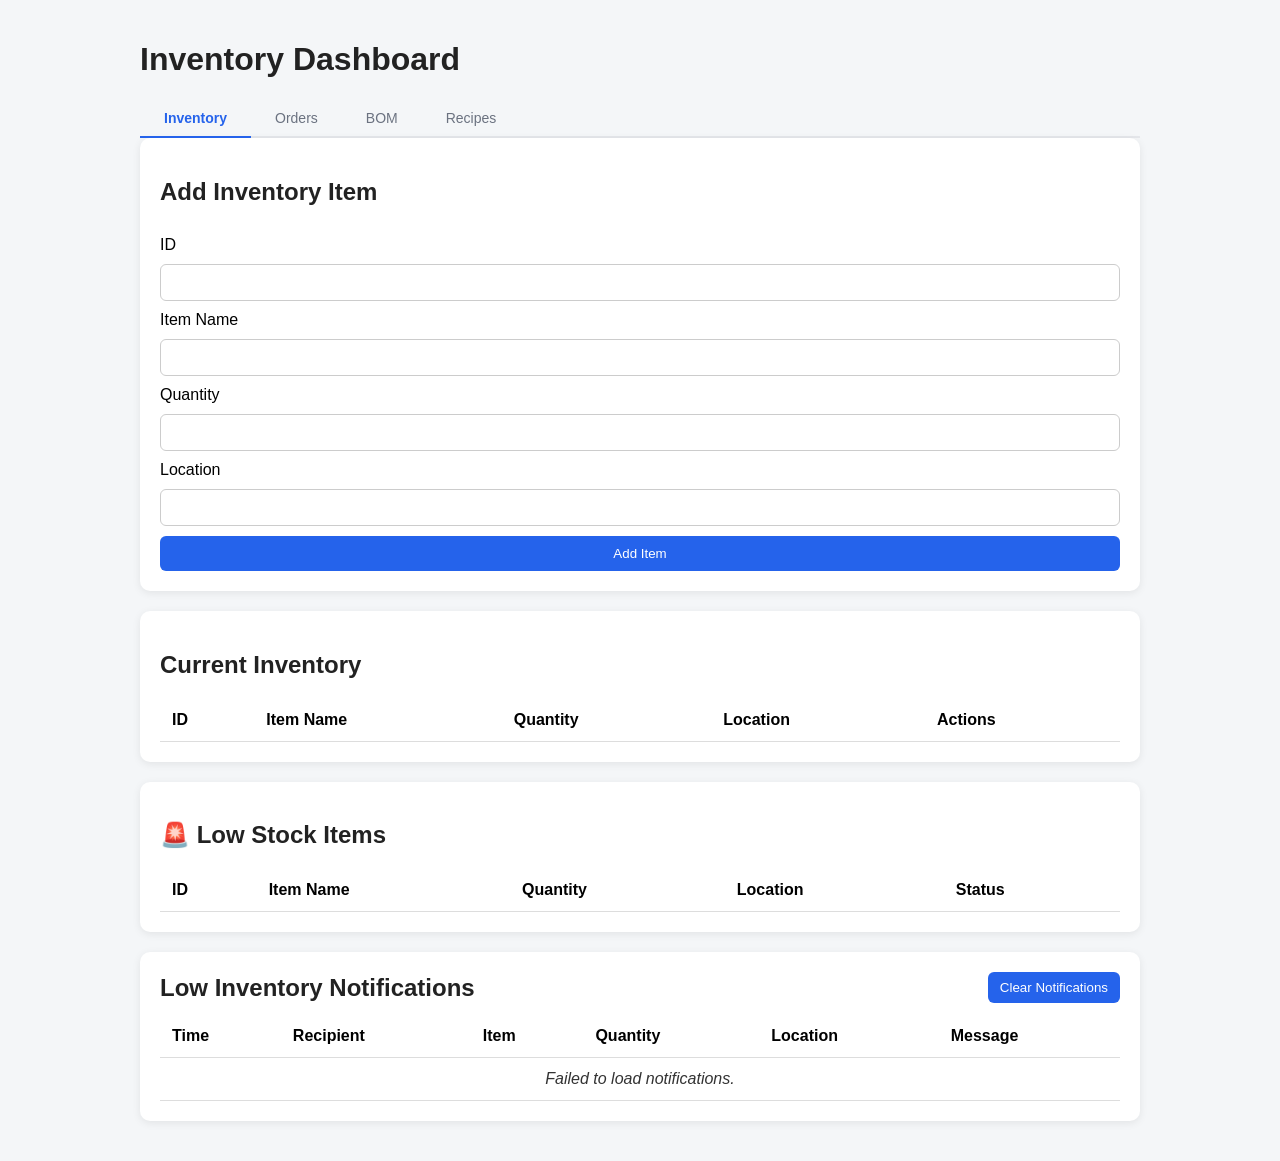
==== src/main/resources/static/index.html @ ae9590e7 "Publish web dashboard" ====
<!DOCTYPE html>
<html lang="en">
<head>
    <meta charset="UTF-8" />
    <meta name="viewport" content="width=device-width, initial-scale=1.0" />
    <title>Inventory Dashboard</title>
    <link rel="stylesheet" href="style.css" />
</head>
<body>
<div class="container">
    <h1>Inventory Dashboard</h1>

    <div class="tab-bar">
        <button class="tab active" data-tab="inventory">Inventory</button>
        <button class="tab" data-tab="orders">Orders</button>
        <button class="tab" data-tab="bom">BOM</button>
        <button class="tab" data-tab="recipes">Recipes</button>
    </div>

    <!-- Inventory Tab -->
    <div id="tab-inventory" class="tab-content active">
        <form id="inventory-form" class="card">
            <h2>Add Inventory Item</h2>

            <label for="id">ID</label>
            <input type="number" id="id" required />

            <label for="itemName">Item Name</label>
            <input type="text" id="itemName" required />

            <label for="quantity">Quantity</label>
            <input type="number" id="quantity" required />

            <label for="location">Location</label>
            <input type="text" id="location" required />

            <button type="submit">Add Item</button>
        </form>

        <div class="card">
            <h2>Current Inventory</h2>
            <table>
                <thead>
                <tr>
                    <th>ID</th>
                    <th>Item Name</th>
                    <th>Quantity</th>
                    <th>Location</th>
                    <th>Actions</th>
                </tr>
                </thead>
                <tbody id="inventory-table-body"></tbody>
            </table>
        </div>

        <div class="card">
            <h2>🚨 Low Stock Items</h2>
            <table>
                <thead>
                <tr>
                    <th>ID</th>
                    <th>Item Name</th>
                    <th>Quantity</th>
                    <th>Location</th>
                    <th>Status</th>
                </tr>
                </thead>
                <tbody id="low-stock-table-body"></tbody>
            </table>
        </div>

        <section class="card">
            <div class="section-header">
                <h2>Low Inventory Notifications</h2>
                <button id="clear-notifications-btn" type="button">Clear Notifications</button>
            </div>

            <table>
                <thead>
                <tr>
                    <th>Time</th>
                    <th>Recipient</th>
                    <th>Item</th>
                    <th>Quantity</th>
                    <th>Location</th>
                    <th>Message</th>
                </tr>
                </thead>
                <tbody id="notifications-body"></tbody>
            </table>
        </section>
    </div>

    <!-- Orders Tab -->
    <div id="tab-orders" class="tab-content">
        <form id="order-form" class="card">
            <h2>Create Production Order</h2>

            <label for="orderId">Order ID</label>
            <input type="number" id="orderId" required />

            <label for="productName">Product Name</label>
            <input type="text" id="productName" required />

            <label for="orderQuantity">Quantity</label>
            <input type="number" id="orderQuantity" required />

            <label for="orderStatus">Status</label>
            <select id="orderStatus" required>
                <option value="PLANNED">PLANNED</option>
                <option value="IN_PROGRESS">IN_PROGRESS</option>
                <option value="COMPLETED">COMPLETED</option>
            </select>

            <button type="submit">Add Order</button>
        </form>

        <div class="card">
            <h2>Production Orders</h2>
            <table>
                <thead>
                <tr>
                    <th>ID</th>
                    <th>Product Name</th>
                    <th>Quantity</th>
                    <th>Status</th>
                    <th>Created Date</th>
                    <th>Actions</th>
                </tr>
                </thead>
                <tbody id="orders-table-body"></tbody>
            </table>
        </div>
    </div>

    <!-- BOM Tab -->
    <div id="tab-bom" class="tab-content">
        <form id="bom-form" class="card">
            <h2 id="bom-form-title">Add BOM Entry</h2>

            <input type="hidden" id="bomId" />

            <label for="bomProductName">Product Name</label>
            <input type="text" id="bomProductName" required placeholder="e.g. Widget" />

            <label for="bomInventoryItemName">Inventory Item Name</label>
            <input type="text" id="bomInventoryItemName" required placeholder="e.g. Steel" />

            <label for="bomQuantityRequired">Quantity Required</label>
            <input type="number" id="bomQuantityRequired" min="1" required placeholder="e.g. 2" />

            <div class="form-actions">
                <button type="submit" id="bom-submit-btn">Save</button>
                <button type="button" id="bom-cancel-btn" class="cancel-btn" style="display:none;" onclick="resetBomForm()">Cancel</button>
            </div>
        </form>

        <div class="card">
            <h2>Bill of Materials</h2>
            <table>
                <thead>
                <tr>
                    <th>ID</th>
                    <th>Product Name</th>
                    <th>Inventory Item Name</th>
                    <th>Quantity Required</th>
                    <th>Actions</th>
                </tr>
                </thead>
                <tbody id="bom-table-body"></tbody>
            </table>
        </div>
    </div>

    <!-- Recipes Tab -->
    <div id="tab-recipes" class="tab-content">
        <div class="card">
            <h2>Product Recipes</h2>
            <p class="subtitle-text">Materials required to produce each product, based on BOM entries.</p>
            <div id="recipes-container" class="recipes-grid"></div>
        </div>
    </div>

</div>

<script src="script.js"></script>
</body>
</html>
---- src/main/resources/static/style.css ----
body {
    font-family: Arial, sans-serif;
    background: #f4f6f8;
    margin: 0;
    padding: 20px;
}

.container {
    max-width: 1000px;
    margin: 0 auto;
}

h1, h2 {
    color: #222;
}

.card {
    background: #fff;
    border-radius: 10px;
    padding: 20px;
    margin-bottom: 20px;
    box-shadow: 0 2px 8px rgba(0, 0, 0, 0.08);
}

form {
    display: grid;
    gap: 10px;
}

input {
    padding: 10px;
    border: 1px solid #ccc;
    border-radius: 6px;
}

button {
    padding: 10px 14px;
    border: none;
    border-radius: 6px;
    background: #2563eb;
    color: white;
    cursor: pointer;
}

button:hover {
    background: #1d4ed8;
}

table {
    width: 100%;
    border-collapse: collapse;
}

th, td {
    padding: 12px;
    border-bottom: 1px solid #ddd;
    text-align: left;
}

.actions button {
    margin-right: 8px;
}

.delete-btn {
    background: #dc2626;
}

.delete-btn:hover {
    background: #b91c1c;
}

.edit-btn {
    background: #059669;
}

.edit-btn:hover {
    background: #047857;
}

.low-stock-row {
    background-color: #fee2e2;
}

.warning-badge {
    display: inline-block;
    padding: 6px 10px;
    border-radius: 999px;
    background: #dc2626;
    color: #fff;
    font-size: 12px;
    font-weight: bold;
}

select {
    padding: 10px;
    border: 1px solid #ccc;
    border-radius: 6px;
}

.status-badge {
    display: inline-block;
    padding: 6px 10px;
    border-radius: 999px;
    color: white;
    font-size: 12px;
    font-weight: bold;
}

.status-planned {
    background: #2563eb;
}

.status-in-progress {
    background: #d97706;
}

.status-completed {
    background: #059669;
}

/* Tab Navigation */
.tab-bar {
    display: flex;
    border-bottom: 2px solid #e5e7eb;
}

.tab-bar .tab {
    background: none;
    color: #6b7280;
    border-bottom: 2px solid transparent;
    border-radius: 0;
    padding: 10px 24px;
    font-size: 14px;
    font-weight: 500;
    margin-bottom: -2px;
}

.tab-bar .tab:hover {
    color: #2563eb;
    background: none;
}

.tab-bar .tab.active {
    color: #2563eb;
    border-bottom: 2px solid #2563eb;
    font-weight: 600;
}

.tab-content {
    display: none;
}

.tab-content.active {
    display: block;
}

/* BOM Form */
.form-actions {
    display: flex;
    gap: 10px;
}

.cancel-btn {
    background: #6b7280;
}

.cancel-btn:hover {
    background: #4b5563;
}

/* Recipe Cards */
.recipes-grid {
    display: grid;
    grid-template-columns: repeat(2, 1fr);
    gap: 16px;
    margin-top: 16px;
}

.recipe-card {
    background: #f8fafc;
    border: 1px solid #e2e8f0;
    border-radius: 8px;
    padding: 16px;
}

.recipe-card-header {
    display: flex;
    justify-content: space-between;
    align-items: center;
    margin-bottom: 12px;
}

.recipe-card-header h3 {
    margin: 0;
    font-size: 16px;
    color: #1e293b;
}

.material-count {
    background: #dbeafe;
    color: #2563eb;
    padding: 2px 10px;
    border-radius: 999px;
    font-size: 12px;
    font-weight: 600;
}

.recipe-card table {
    width: 100%;
    font-size: 14px;
}

.recipe-card td {
    padding: 6px 0;
}

.recipe-card td:last-child {
    text-align: right;
    font-weight: 600;
}

/* Utilities */
.subtitle-text {
    color: #64748b;
    font-size: 14px;
    margin-top: -8px;
}

.no-data {
    color: #94a3b8;
    text-align: center;
    padding: 40px;
    font-size: 14px;
}

/* Responsive */
@media (max-width: 640px) {
    .recipes-grid {
        grid-template-columns: 1fr;
    }
}

.section-header {
    display: flex;
    justify-content: space-between;
    align-items: center;
    gap: 12px;
    margin-bottom: 12px;
}

.section-header h2 {
    margin: 0;
}

#clear-notifications-btn {
    padding: 8px 12px;
    border: none;
    border-radius: 6px;
    cursor: pointer;
}

.notification-empty {
    text-align: center;
    font-style: italic;
    opacity: 0.8;
}
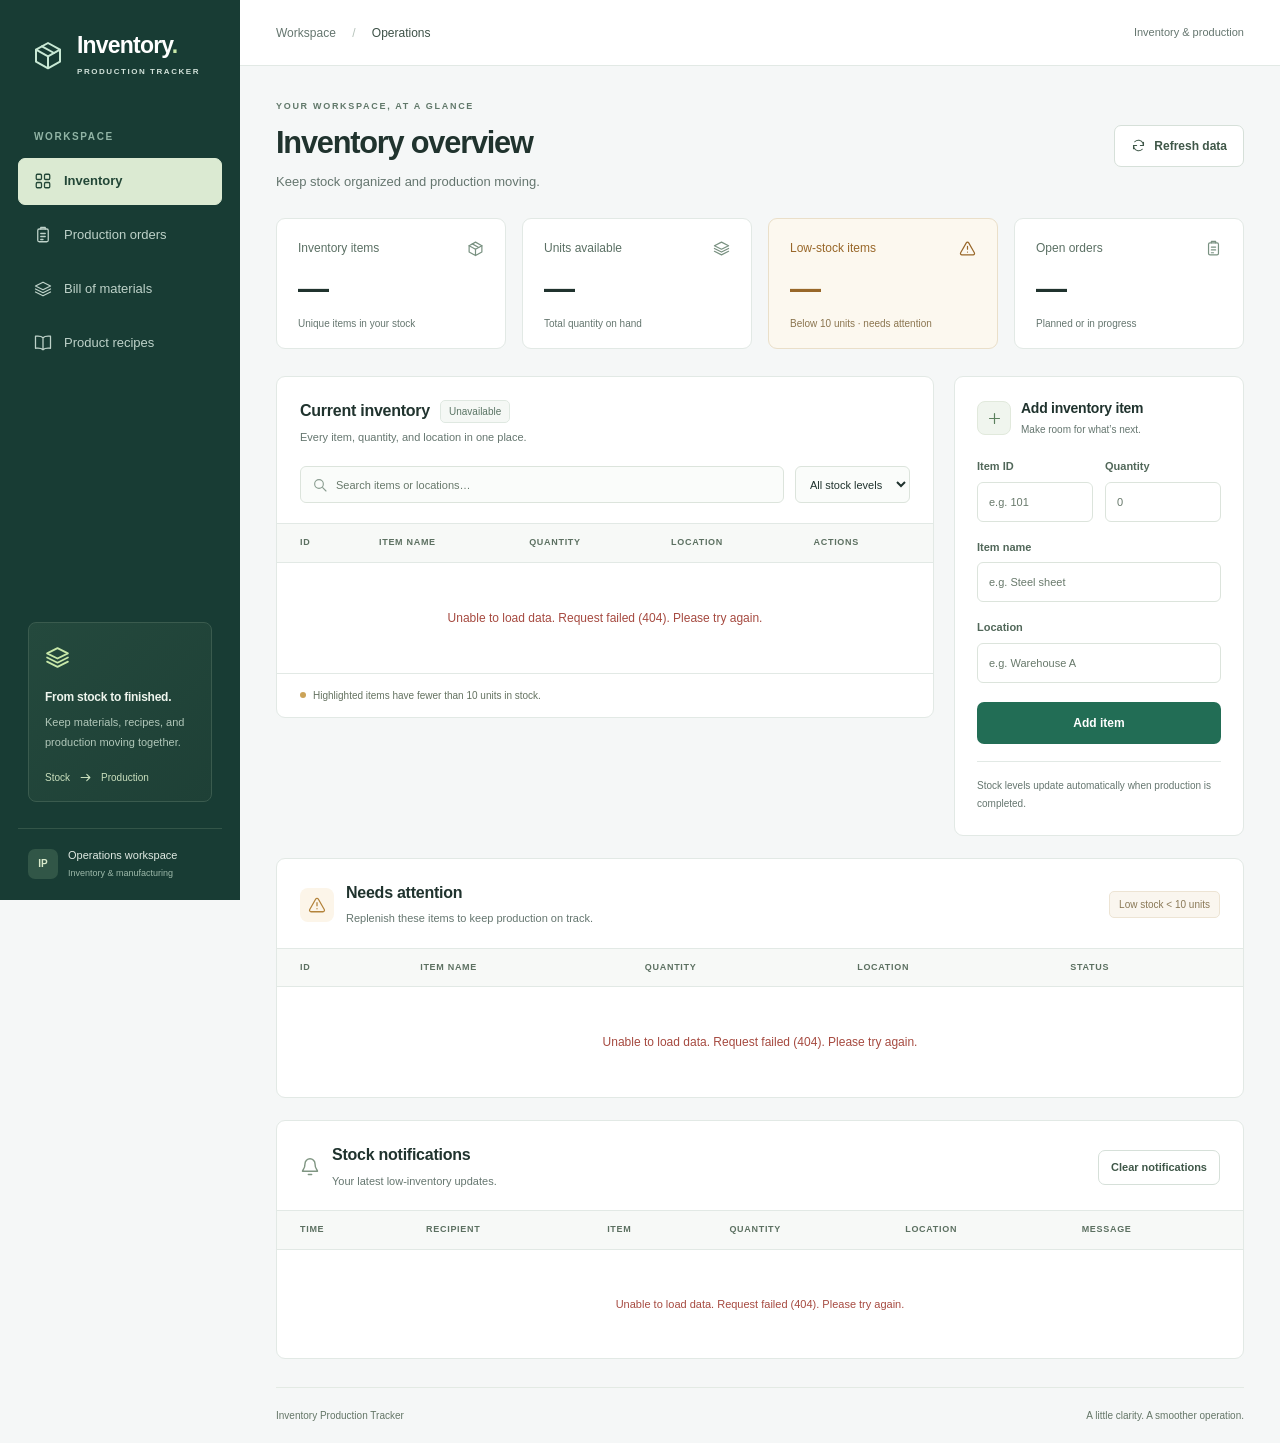
==== commit b6a916ed: "Redesign inventory dashboard and streamline stock management" ====
--- a/src/main/resources/static/index.html
+++ b/src/main/resources/static/index.html
@@ -3,186 +3,121 @@
 <head>
     <meta charset="UTF-8" />
     <meta name="viewport" content="width=device-width, initial-scale=1.0" />
-    <title>Inventory Dashboard</title>
+    <meta name="theme-color" content="#183c34" />
+    <meta name="description" content="Manage your inventory, production orders, and product recipes in one workspace." />
+    <title>Inventory · Production Tracker</title>
     <link rel="stylesheet" href="style.css" />
 </head>
 <body>
-<div class="container">
-    <h1>Inventory Dashboard</h1>
+<svg class="icon-library" xmlns="http://www.w3.org/2000/svg" aria-hidden="true">
+    <symbol id="icon-box" viewBox="0 0 24 24"><path d="m12 3 9 5-9 5-9-5 9-5Z"/><path d="M3 8v9l9 5 9-5V8M12 13v9M7.5 5.5l9 5"/></symbol>
+    <symbol id="icon-grid" viewBox="0 0 24 24"><rect x="3" y="3" width="7" height="7" rx="1.5"/><rect x="14" y="3" width="7" height="7" rx="1.5"/><rect x="3" y="14" width="7" height="7" rx="1.5"/><rect x="14" y="14" width="7" height="7" rx="1.5"/></symbol>
+    <symbol id="icon-orders" viewBox="0 0 24 24"><rect x="5" y="4" width="14" height="17" rx="2"/><path d="M9 4V2h6v2M9 10h6M9 14h6M9 18h3"/></symbol>
+    <symbol id="icon-layers" viewBox="0 0 24 24"><path d="m12 3 10 5-10 5L2 8l10-5ZM2 12l10 5 10-5M2 16l10 5 10-5"/></symbol>
+    <symbol id="icon-book" viewBox="0 0 24 24"><path d="M12 5v16M12 5C9 2 5 3 2 3v16c3 0 7-1 10 2 3-3 7-2 10-2V3c-3 0-7-1-10 2Z"/></symbol>
+    <symbol id="icon-alert" viewBox="0 0 24 24"><path d="m10.3 4-8 14a2 2 0 0 0 1.7 3h16a2 2 0 0 0 1.7-3l-8-14a2 2 0 0 0-3.4 0Z"/><path d="M12 9v4M12 17h.01"/></symbol>
+    <symbol id="icon-refresh" viewBox="0 0 24 24"><path d="M20 7v5h-5M4 17v-5h5"/><path d="M6 6a8 8 0 0 1 13 2l1 4M4 12l1 4a8 8 0 0 0 13 2"/></symbol>
+    <symbol id="icon-search" viewBox="0 0 24 24"><circle cx="10.5" cy="10.5" r="6.5"/><path d="m16 16 5 5"/></symbol>
+    <symbol id="icon-plus" viewBox="0 0 24 24"><path d="M12 5v14M5 12h14"/></symbol>
+    <symbol id="icon-arrow" viewBox="0 0 24 24"><path d="M5 12h14m-5-5 5 5-5 5"/></symbol>
+    <symbol id="icon-bell" viewBox="0 0 24 24"><path d="M18 8a6 6 0 0 0-12 0c0 7-3 7-3 9h18c0-2-3-2-3-9M10 21h4"/></symbol>
+</svg>
+<a href="#main-content" class="skip-link">Skip to dashboard</a>
+<div class="app-shell">
+    <aside class="sidebar" aria-label="Workspace navigation">
+        <div class="brand">
+            <div class="brand-mark"><svg class="icon" aria-hidden="true"><use href="#icon-box"/></svg></div>
+            <div><span class="brand-name">Inventory<span class="brand-dot">.</span></span><span class="brand-subtitle">PRODUCTION TRACKER</span></div>
+        </div>
+        <div class="nav-label">WORKSPACE</div>
+        <nav class="tab-bar" role="tablist" aria-label="Dashboard sections">
+            <button id="nav-inventory" class="tab active" data-tab="inventory" role="tab" aria-selected="true" aria-controls="tab-inventory"><svg class="icon" aria-hidden="true"><use href="#icon-grid"/></svg><span>Inventory</span></button>
+            <button id="nav-orders" class="tab" data-tab="orders" role="tab" aria-selected="false" aria-controls="tab-orders" tabindex="-1"><svg class="icon" aria-hidden="true"><use href="#icon-orders"/></svg><span>Production orders</span></button>
+            <button id="nav-bom" class="tab" data-tab="bom" role="tab" aria-selected="false" aria-controls="tab-bom" tabindex="-1"><svg class="icon" aria-hidden="true"><use href="#icon-layers"/></svg><span>Bill of materials</span></button>
+            <button id="nav-recipes" class="tab" data-tab="recipes" role="tab" aria-selected="false" aria-controls="tab-recipes" tabindex="-1"><svg class="icon" aria-hidden="true"><use href="#icon-book"/></svg><span>Product recipes</span></button>
+        </nav>
+        <div class="sidebar-note">
+            <svg class="icon" aria-hidden="true"><use href="#icon-layers"/></svg>
+            <h2>From stock to finished.</h2>
+            <p>Keep materials, recipes, and production moving together.</p>
+            <div class="flow-labels"><span>Stock</span><svg class="icon" aria-hidden="true"><use href="#icon-arrow"/></svg><span>Production</span></div>
+        </div>
+        <div class="sidebar-footer"><span class="workspace-avatar">IP</span><div>Operations workspace<small>Inventory &amp; manufacturing</small></div></div>
+    </aside>
+    <div class="main-shell">
+        <div class="topbar"><span>Workspace <span class="breadcrumb-divider">/</span> <strong>Operations</strong></span><span class="topbar-note">Inventory &amp; production</span></div>
+        <main id="main-content" class="container" tabindex="-1">
+            <header class="page-header">
+                <div><p class="eyebrow">YOUR WORKSPACE, AT A GLANCE</p><h1 id="page-title">Inventory overview</h1><p id="page-description" class="page-description">Keep an eye on stock and keep production moving.</p></div>
+                <button id="refresh-btn" class="secondary-btn" type="button"><svg class="icon" aria-hidden="true"><use href="#icon-refresh"/></svg>Refresh data</button>
+            </header>
+            <div id="status-message" class="status-message" role="status" aria-live="polite" hidden></div>
+            <section class="metrics-grid" aria-label="Workspace summary">
+                <article class="metric-card"><div class="metric-label">Inventory items<svg class="icon" aria-hidden="true"><use href="#icon-box"/></svg></div><div id="metric-items" class="metric-value">—</div><p>Unique items in your stock</p></article>
+                <article class="metric-card"><div class="metric-label">Units available<svg class="icon" aria-hidden="true"><use href="#icon-layers"/></svg></div><div id="metric-units" class="metric-value">—</div><p>Total quantity on hand</p></article>
+                <article class="metric-card metric-warning"><div class="metric-label">Low-stock items<svg class="icon" aria-hidden="true"><use href="#icon-alert"/></svg></div><div id="metric-low-stock" class="metric-value">—</div><p>Below 10 units · needs attention</p></article>
+                <article class="metric-card"><div class="metric-label">Open orders<svg class="icon" aria-hidden="true"><use href="#icon-orders"/></svg></div><div id="metric-orders" class="metric-value">—</div><p>Planned or in progress</p></article>
+            </section>
 
-    <div class="tab-bar">
-        <button class="tab active" data-tab="inventory">Inventory</button>
-        <button class="tab" data-tab="orders">Orders</button>
-        <button class="tab" data-tab="bom">BOM</button>
-        <button class="tab" data-tab="recipes">Recipes</button>
+            <section id="tab-inventory" class="tab-content active" role="tabpanel" aria-labelledby="nav-inventory" tabindex="0">
+                <div class="workspace-grid">
+                    <section class="card table-card">
+                        <div class="section-header"><div><div class="heading-line"><h2>Current inventory</h2><span id="inventory-count" class="count-badge">Loading</span></div><p class="subtitle-text">Every item, quantity, and location in one place.</p></div></div>
+                        <div class="table-toolbar"><div class="search-field"><svg class="icon" aria-hidden="true"><use href="#icon-search"/></svg><label class="sr-only" for="inventory-search">Search inventory</label><input id="inventory-search" type="search" placeholder="Search items or locations…" autocomplete="off"/></div><label class="sr-only" for="inventory-filter">Filter inventory</label><select id="inventory-filter"><option value="all">All stock levels</option><option value="low-stock">Low stock only</option></select></div>
+                        <div class="table-scroll" role="region" aria-label="Current inventory table" tabindex="0"><table><thead><tr><th scope="col">ID</th><th scope="col">Item name</th><th scope="col">Quantity</th><th scope="col">Location</th><th scope="col">Actions</th></tr></thead><tbody id="inventory-table-body"></tbody></table></div>
+                        <div class="table-footnote"><span class="legend-dot"></span>Highlighted items have fewer than 10 units in stock.</div>
+                    </section>
+                    <form id="inventory-form" class="card entry-form">
+                        <div class="form-heading"><span class="form-icon"><svg class="icon" aria-hidden="true"><use href="#icon-plus"/></svg></span><div><h2 id="inventory-form-title">Add inventory item</h2><p class="subtitle-text">Make room for what’s next.</p></div></div>
+                        <div class="field-row"><div class="field"><label for="id">Item ID</label><input type="number" id="id" required placeholder="e.g. 101" /></div><div class="field"><label for="quantity">Quantity</label><input type="number" id="quantity" min="0" required placeholder="0" /></div></div>
+                        <div class="field"><label for="itemName">Item name</label><input type="text" id="itemName" required placeholder="e.g. Steel sheet" /></div>
+                        <div class="field"><label for="location">Location</label><input type="text" id="location" required placeholder="e.g. Warehouse A" /></div>
+                        <div class="form-actions"><button type="submit" id="inventory-submit-btn">Add item</button><button type="button" id="inventory-cancel-btn" class="cancel-btn" hidden>Cancel</button></div>
+                        <p class="form-note">Stock levels update automatically when production is completed.</p>
+                    </form>
+                </div>
+                <section class="card table-card attention-card">
+                    <div class="section-header"><div class="section-title-icon"><span class="attention-icon"><svg class="icon" aria-hidden="true"><use href="#icon-alert"/></svg></span><div><h2>Needs attention</h2><p class="subtitle-text">Replenish these items to keep production on track.</p></div></div><span class="threshold-label">Low stock &lt; 10 units</span></div>
+                    <div class="table-scroll" role="region" aria-label="Low-stock inventory table" tabindex="0"><table><thead><tr><th scope="col">ID</th><th scope="col">Item name</th><th scope="col">Quantity</th><th scope="col">Location</th><th scope="col">Status</th></tr></thead><tbody id="low-stock-table-body"></tbody></table></div>
+                </section>
+                <section class="card table-card notifications-card">
+                    <div class="section-header"><div class="section-title-icon"><svg class="icon muted-icon" aria-hidden="true"><use href="#icon-bell"/></svg><div><h2>Stock notifications</h2><p class="subtitle-text">Your latest low-inventory updates.</p></div></div><button id="clear-notifications-btn" class="secondary-btn compact-btn" type="button">Clear notifications</button></div>
+                    <div class="table-scroll" role="region" aria-label="Stock notifications table" tabindex="0"><table><thead><tr><th scope="col">Time</th><th scope="col">Recipient</th><th scope="col">Item</th><th scope="col">Quantity</th><th scope="col">Location</th><th scope="col">Message</th></tr></thead><tbody id="notifications-body"></tbody></table></div>
+                </section>
+            </section>
+
+            <section id="tab-orders" class="tab-content" role="tabpanel" aria-labelledby="nav-orders" tabindex="0" hidden>
+                <div class="workspace-grid">
+                    <section class="card table-card"><div class="section-header"><div><h2>Production orders</h2><p class="subtitle-text">Follow each product from planned to completed.</p></div></div><div class="table-scroll" role="region" aria-label="Production orders table" tabindex="0"><table><thead><tr><th scope="col">ID</th><th scope="col">Product</th><th scope="col">Quantity</th><th scope="col">Status</th><th scope="col">Created</th><th scope="col">Actions</th></tr></thead><tbody id="orders-table-body"></tbody></table></div></section>
+                    <form id="order-form" class="card entry-form"><div class="form-heading"><span class="form-icon"><svg class="icon" aria-hidden="true"><use href="#icon-plus"/></svg></span><div><h2 id="order-form-title">Create production order</h2><p class="subtitle-text">Plan your next production run.</p></div></div>
+                        <div class="field-row"><div class="field"><label for="orderId">Order ID</label><input type="number" id="orderId" required placeholder="e.g. 1001" /></div><div class="field"><label for="orderQuantity">Quantity</label><input type="number" id="orderQuantity" min="1" required placeholder="1" /></div></div>
+                        <div class="field"><label for="productName">Product name</label><input type="text" id="productName" required placeholder="e.g. Workbench" /></div>
+                        <div class="field"><label for="orderStatus">Status</label><select id="orderStatus" required><option value="PLANNED">Planned</option><option value="IN_PROGRESS">In progress</option><option value="COMPLETED">Completed</option></select></div>
+                        <div class="form-actions"><button type="submit" id="order-submit-btn">Add order</button><button type="button" id="order-cancel-btn" class="cancel-btn" hidden>Cancel</button></div><p class="form-note">Completing an order consumes the materials defined in its recipe.</p>
+                    </form>
+                </div>
+            </section>
+
+            <section id="tab-bom" class="tab-content" role="tabpanel" aria-labelledby="nav-bom" tabindex="0" hidden>
+                <div class="workspace-grid">
+                    <section class="card table-card"><div class="section-header"><div><h2>Bill of materials</h2><p class="subtitle-text">The building blocks behind every finished product.</p></div></div><div class="table-scroll" role="region" aria-label="Bill of materials table" tabindex="0"><table><thead><tr><th scope="col">ID</th><th scope="col">Product</th><th scope="col">Inventory item</th><th scope="col">Required units</th><th scope="col">Actions</th></tr></thead><tbody id="bom-table-body"></tbody></table></div></section>
+                    <form id="bom-form" class="card entry-form"><div class="form-heading"><span class="form-icon"><svg class="icon" aria-hidden="true"><use href="#icon-plus"/></svg></span><div><h2 id="bom-form-title">Add BOM entry</h2><p class="subtitle-text">Connect a product to its materials.</p></div></div>
+                        <input type="hidden" id="bomId" />
+                        <div class="field"><label for="bomProductName">Product name</label><input type="text" id="bomProductName" required placeholder="e.g. Workbench" /></div>
+                        <div class="field"><label for="bomInventoryItemName">Inventory item name</label><input type="text" id="bomInventoryItemName" required placeholder="e.g. Steel sheet" /></div>
+                        <div class="field"><label for="bomQuantityRequired">Quantity per product</label><input type="number" id="bomQuantityRequired" min="1" required placeholder="e.g. 2" /></div>
+                        <div class="form-actions"><button type="submit" id="bom-submit-btn">Save entry</button><button type="button" id="bom-cancel-btn" class="cancel-btn" hidden>Cancel</button></div><p class="form-note">Use the same item name as your inventory so materials match correctly.</p>
+                    </form>
+                </div>
+            </section>
+
+            <section id="tab-recipes" class="tab-content" role="tabpanel" aria-labelledby="nav-recipes" tabindex="0" hidden>
+                <section class="card recipes-section"><div class="section-header"><div><h2>Product recipes</h2><p class="subtitle-text">A clear view of the materials needed to make one of each product.</p></div><span class="count-badge">From your bill of materials</span></div><div id="recipes-container" class="recipes-grid"></div></section>
+            </section>
+            <footer class="page-footer"><span>Inventory Production Tracker</span><span>A little clarity. A smoother operation.</span></footer>
+        </main>
     </div>
-
-    <!-- Inventory Tab -->
-    <div id="tab-inventory" class="tab-content active">
-        <form id="inventory-form" class="card">
-            <h2>Add Inventory Item</h2>
-
-            <label for="id">ID</label>
-            <input type="number" id="id" required />
-
-            <label for="itemName">Item Name</label>
-            <input type="text" id="itemName" required />
-
-            <label for="quantity">Quantity</label>
-            <input type="number" id="quantity" required />
-
-            <label for="location">Location</label>
-            <input type="text" id="location" required />
-
-            <button type="submit">Add Item</button>
-        </form>
-
-        <div class="card">
-            <h2>Current Inventory</h2>
-            <table>
-                <thead>
-                <tr>
-                    <th>ID</th>
-                    <th>Item Name</th>
-                    <th>Quantity</th>
-                    <th>Location</th>
-                    <th>Actions</th>
-                </tr>
-                </thead>
-                <tbody id="inventory-table-body"></tbody>
-            </table>
-        </div>
-
-        <div class="card">
-            <h2>🚨 Low Stock Items</h2>
-            <table>
-                <thead>
-                <tr>
-                    <th>ID</th>
-                    <th>Item Name</th>
-                    <th>Quantity</th>
-                    <th>Location</th>
-                    <th>Status</th>
-                </tr>
-                </thead>
-                <tbody id="low-stock-table-body"></tbody>
-            </table>
-        </div>
-
-        <section class="card">
-            <div class="section-header">
-                <h2>Low Inventory Notifications</h2>
-                <button id="clear-notifications-btn" type="button">Clear Notifications</button>
-            </div>
-
-            <table>
-                <thead>
-                <tr>
-                    <th>Time</th>
-                    <th>Recipient</th>
-                    <th>Item</th>
-                    <th>Quantity</th>
-                    <th>Location</th>
-                    <th>Message</th>
-                </tr>
-                </thead>
-                <tbody id="notifications-body"></tbody>
-            </table>
-        </section>
-    </div>
-
-    <!-- Orders Tab -->
-    <div id="tab-orders" class="tab-content">
-        <form id="order-form" class="card">
-            <h2>Create Production Order</h2>
-
-            <label for="orderId">Order ID</label>
-            <input type="number" id="orderId" required />
-
-            <label for="productName">Product Name</label>
-            <input type="text" id="productName" required />
-
-            <label for="orderQuantity">Quantity</label>
-            <input type="number" id="orderQuantity" required />
-
-            <label for="orderStatus">Status</label>
-            <select id="orderStatus" required>
-                <option value="PLANNED">PLANNED</option>
-                <option value="IN_PROGRESS">IN_PROGRESS</option>
-                <option value="COMPLETED">COMPLETED</option>
-            </select>
-
-            <button type="submit">Add Order</button>
-        </form>
-
-        <div class="card">
-            <h2>Production Orders</h2>
-            <table>
-                <thead>
-                <tr>
-                    <th>ID</th>
-                    <th>Product Name</th>
-                    <th>Quantity</th>
-                    <th>Status</th>
-                    <th>Created Date</th>
-                    <th>Actions</th>
-                </tr>
-                </thead>
-                <tbody id="orders-table-body"></tbody>
-            </table>
-        </div>
-    </div>
-
-    <!-- BOM Tab -->
-    <div id="tab-bom" class="tab-content">
-        <form id="bom-form" class="card">
-            <h2 id="bom-form-title">Add BOM Entry</h2>
-
-            <input type="hidden" id="bomId" />
-
-            <label for="bomProductName">Product Name</label>
-            <input type="text" id="bomProductName" required placeholder="e.g. Widget" />
-
-            <label for="bomInventoryItemName">Inventory Item Name</label>
-            <input type="text" id="bomInventoryItemName" required placeholder="e.g. Steel" />
-
-            <label for="bomQuantityRequired">Quantity Required</label>
-            <input type="number" id="bomQuantityRequired" min="1" required placeholder="e.g. 2" />
-
-            <div class="form-actions">
-                <button type="submit" id="bom-submit-btn">Save</button>
-                <button type="button" id="bom-cancel-btn" class="cancel-btn" style="display:none;" onclick="resetBomForm()">Cancel</button>
-            </div>
-        </form>
-
-        <div class="card">
-            <h2>Bill of Materials</h2>
-            <table>
-                <thead>
-                <tr>
-                    <th>ID</th>
-                    <th>Product Name</th>
-                    <th>Inventory Item Name</th>
-                    <th>Quantity Required</th>
-                    <th>Actions</th>
-                </tr>
-                </thead>
-                <tbody id="bom-table-body"></tbody>
-            </table>
-        </div>
-    </div>
-
-    <!-- Recipes Tab -->
-    <div id="tab-recipes" class="tab-content">
-        <div class="card">
-            <h2>Product Recipes</h2>
-            <p class="subtitle-text">Materials required to produce each product, based on BOM entries.</p>
-            <div id="recipes-container" class="recipes-grid"></div>
-        </div>
-    </div>
-
 </div>
-
 <script src="script.js"></script>
 </body>
-</html>+</html>
--- a/src/main/resources/static/style.css
+++ b/src/main/resources/static/style.css
@@ -1,266 +1,165 @@
-body {
-    font-family: Arial, sans-serif;
-    background: #f4f6f8;
-    margin: 0;
-    padding: 20px;
+/* Shared palette and layout. No external fonts or UI dependencies. */
+:root {
+    color-scheme: light;
+    --canvas: #f5f7f7;
+    --surface: #fff;
+    --ink: #20332e;
+    --muted: #65766f;
+    --line: #e2e9e5;
+    --green: #226d55;
+    --green-dark: #18513f;
+    --green-soft: #edf5f0;
+    --amber: #946021;
+    --amber-soft: #fcf5e9;
+    --sidebar: #183c34;
 }
-
-.container {
-    max-width: 1000px;
-    margin: 0 auto;
-}
-
-h1, h2 {
-    color: #222;
-}
-
-.card {
-    background: #fff;
-    border-radius: 10px;
-    padding: 20px;
-    margin-bottom: 20px;
-    box-shadow: 0 2px 8px rgba(0, 0, 0, 0.08);
-}
-
-form {
-    display: grid;
-    gap: 10px;
-}
-
-input {
-    padding: 10px;
-    border: 1px solid #ccc;
-    border-radius: 6px;
-}
-
-button {
-    padding: 10px 14px;
-    border: none;
-    border-radius: 6px;
-    background: #2563eb;
-    color: white;
-    cursor: pointer;
-}
-
-button:hover {
-    background: #1d4ed8;
-}
-
-table {
-    width: 100%;
-    border-collapse: collapse;
-}
-
-th, td {
-    padding: 12px;
-    border-bottom: 1px solid #ddd;
-    text-align: left;
-}
-
-.actions button {
-    margin-right: 8px;
-}
-
-.delete-btn {
-    background: #dc2626;
-}
-
-.delete-btn:hover {
-    background: #b91c1c;
-}
-
-.edit-btn {
-    background: #059669;
-}
-
-.edit-btn:hover {
-    background: #047857;
-}
-
-.low-stock-row {
-    background-color: #fee2e2;
-}
-
-.warning-badge {
-    display: inline-block;
-    padding: 6px 10px;
-    border-radius: 999px;
-    background: #dc2626;
-    color: #fff;
-    font-size: 12px;
-    font-weight: bold;
-}
-
-select {
-    padding: 10px;
-    border: 1px solid #ccc;
-    border-radius: 6px;
-}
-
-.status-badge {
-    display: inline-block;
-    padding: 6px 10px;
-    border-radius: 999px;
-    color: white;
-    font-size: 12px;
-    font-weight: bold;
-}
-
-.status-planned {
-    background: #2563eb;
-}
-
-.status-in-progress {
-    background: #d97706;
-}
-
-.status-completed {
-    background: #059669;
-}
-
-/* Tab Navigation */
-.tab-bar {
-    display: flex;
-    border-bottom: 2px solid #e5e7eb;
-}
-
-.tab-bar .tab {
-    background: none;
-    color: #6b7280;
-    border-bottom: 2px solid transparent;
-    border-radius: 0;
-    padding: 10px 24px;
-    font-size: 14px;
-    font-weight: 500;
-    margin-bottom: -2px;
-}
-
-.tab-bar .tab:hover {
-    color: #2563eb;
-    background: none;
-}
-
-.tab-bar .tab.active {
-    color: #2563eb;
-    border-bottom: 2px solid #2563eb;
-    font-weight: 600;
-}
-
-.tab-content {
-    display: none;
-}
-
-.tab-content.active {
-    display: block;
-}
-
-/* BOM Form */
-.form-actions {
-    display: flex;
-    gap: 10px;
-}
-
-.cancel-btn {
-    background: #6b7280;
-}
-
-.cancel-btn:hover {
-    background: #4b5563;
-}
-
-/* Recipe Cards */
-.recipes-grid {
-    display: grid;
-    grid-template-columns: repeat(2, 1fr);
-    gap: 16px;
-    margin-top: 16px;
-}
-
-.recipe-card {
-    background: #f8fafc;
-    border: 1px solid #e2e8f0;
-    border-radius: 8px;
-    padding: 16px;
-}
-
-.recipe-card-header {
-    display: flex;
-    justify-content: space-between;
-    align-items: center;
-    margin-bottom: 12px;
-}
-
-.recipe-card-header h3 {
-    margin: 0;
-    font-size: 16px;
-    color: #1e293b;
-}
-
-.material-count {
-    background: #dbeafe;
-    color: #2563eb;
-    padding: 2px 10px;
-    border-radius: 999px;
-    font-size: 12px;
-    font-weight: 600;
-}
-
-.recipe-card table {
-    width: 100%;
-    font-size: 14px;
-}
-
-.recipe-card td {
-    padding: 6px 0;
-}
-
-.recipe-card td:last-child {
-    text-align: right;
-    font-weight: 600;
-}
-
-/* Utilities */
-.subtitle-text {
-    color: #64748b;
-    font-size: 14px;
-    margin-top: -8px;
-}
-
-.no-data {
-    color: #94a3b8;
-    text-align: center;
-    padding: 40px;
-    font-size: 14px;
-}
-
-/* Responsive */
-@media (max-width: 640px) {
-    .recipes-grid {
-        grid-template-columns: 1fr;
-    }
-}
-
-.section-header {
-    display: flex;
-    justify-content: space-between;
-    align-items: center;
-    gap: 12px;
-    margin-bottom: 12px;
-}
-
-.section-header h2 {
-    margin: 0;
-}
-
-#clear-notifications-btn {
-    padding: 8px 12px;
-    border: none;
-    border-radius: 6px;
-    cursor: pointer;
-}
-
-.notification-empty {
-    text-align: center;
-    font-style: italic;
-    opacity: 0.8;
-}+* { box-sizing: border-box; }
+body { margin: 0; background: var(--canvas); color: var(--ink); font: 14px/1.5 -apple-system, BlinkMacSystemFont, "Segoe UI", sans-serif; -webkit-font-smoothing: antialiased; }
+button, input, select { font: inherit; }
+button, a, input, select { -webkit-tap-highlight-color: transparent; }
+button { display: inline-flex; justify-content: center; align-items: center; gap: 8px; min-height: 42px; padding: 10px 16px; border: 1px solid transparent; border-radius: 7px; background: var(--green); color: white; font-weight: 600; cursor: pointer; transition: background .15s, border-color .15s; }
+button:hover { background: var(--green-dark); }
+button:disabled { opacity: .6; cursor: wait; }
+:focus-visible { outline: 3px solid #91b4ff; outline-offset: 3px; }
+[hidden] { display: none !important; }
+h1, h2, h3, p { margin: 0; }
+h1 { font-size: clamp(26px, 2.4vw, 34px); font-weight: 650; letter-spacing: -1.2px; line-height: 1.25; }
+h2 { font-size: 16px; line-height: 1.4; font-weight: 650; letter-spacing: -.25px; }
+h3 { font-size: 16px; font-weight: 650; }
+.icon { display: inline-block; width: 20px; height: 20px; flex: 0 0 auto; fill: none; stroke: currentColor; stroke-width: 1.7; stroke-linecap: round; stroke-linejoin: round; }
+.icon-library { position: absolute; width: 0; height: 0; overflow: hidden; }
+.sr-only { position: absolute; width: 1px; height: 1px; padding: 0; margin: -1px; clip: rect(0,0,0,0); overflow: hidden; white-space: nowrap; border: 0; }
+.skip-link { position: fixed; top: 10px; left: 10px; transform: translateY(-150%); z-index: 10; padding: 12px 18px; background: white; color: var(--green-dark); border-radius: 6px; }
+.skip-link:focus { transform: translateY(0); }
+.app-shell { min-height: 100vh; }
+.sidebar { position: fixed; inset: 0 auto 0 0; display: flex; flex-direction: column; width: 240px; padding: 32px 18px 20px; background: var(--sidebar); color: #d1e1d9; z-index: 2; overflow-y: auto; }
+.brand { display: flex; align-items: center; gap: 11px; padding: 0 12px; margin-bottom: 51px; }
+.brand-mark { display: grid; place-items: center; width: 36px; height: 40px; color: #c8e8d4; }
+.brand-mark .icon { width: 32px; height: 32px; stroke-width: 1.5; }
+.brand-name { display: block; font-size: 23px; font-weight: 650; letter-spacing: -.8px; color: white; line-height: 1.2; }
+.brand-dot { color: #c8e8a9; }
+.brand-subtitle { display: block; margin-top: 6px; font-size: 8px; letter-spacing: 1.55px; font-weight: 600; }
+.nav-label { margin: 0 16px 14px; color: #91b4a5; font-size: 10px; font-weight: 600; letter-spacing: 1.6px; }
+.tab-bar { display: flex; flex-direction: column; gap: 7px; }
+.tab-bar .tab { justify-content: flex-start; min-height: 47px; padding: 12px 15px; font-size: 13px; gap: 12px; color: #bed2c9; background: transparent; border: 1px solid transparent; font-weight: 500; text-align: left; white-space: nowrap; }
+.tab-bar .tab .icon { width: 18px; height: 18px; }
+.tab-bar .tab:hover { background: #234a3e; color: white; }
+.tab-bar .tab.active { background: #dbeaD2; color: #234737; border-color: #dbead2; font-weight: 650; }
+.sidebar-note { margin: auto 10px 26px; padding: 22px 16px 16px; border: 1px solid #3a5b4e; border-radius: 8px; background: linear-gradient(135deg, #24493d, #1e4036); }
+.sidebar-note > .icon { width: 25px; height: 25px; margin-bottom: 13px; color: #c8e8a9; }
+.sidebar-note h2 { font-size: 12px; color: #eef5ed; margin-bottom: 8px; }
+.sidebar-note p { font-size: 11px; color: #b1c7b9; line-height: 1.8; }
+.flow-labels { display: flex; align-items: center; gap: 8px; margin-top: 17px; font-size: 10px; color: #c9dfbd; }
+.flow-labels .icon { width: 15px; height: 15px; }
+.sidebar-footer { display: flex; gap: 10px; align-items: center; padding: 18px 10px 0; border-top: 1px solid #335548; font-size: 11px; color: #e0eae3; }
+.sidebar-footer small { display: block; color: #9db9aa; font-size: 9px; margin-top: 3px; }
+.workspace-avatar { display: grid; place-items: center; width: 30px; height: 30px; flex: 0 0 auto; border-radius: 7px; background: #315647; color: #d9eacb; font-weight: 600; font-size: 10px; }
+.main-shell { margin-left: 240px; min-width: 0; }
+.topbar { display: flex; justify-content: space-between; align-items: center; height: 66px; padding: 0 36px; border-bottom: 1px solid var(--line); background: #fff; color: var(--muted); font-size: 12px; }
+.topbar strong { color: #3d5147; font-weight: 500; }
+.breadcrumb-divider { color: #b6c3bb; padding: 0 13px; }
+.topbar-note { font-size: 11px; }
+.container { max-width: 1560px; margin: auto; padding: 34px 36px 20px; }
+.page-header { display: flex; justify-content: space-between; align-items: center; gap: 20px; margin-bottom: 27px; }
+.eyebrow { font-size: 9px; font-weight: 650; letter-spacing: 1.7px; color: #61786a; margin-bottom: 10px; }
+.page-description { margin-top: 10px; color: var(--muted); font-size: 13px; }
+.secondary-btn, .cancel-btn { background: white; border-color: #d6e0d9; color: #3f5748; font-size: 12px; white-space: nowrap; }
+.secondary-btn:hover, .cancel-btn:hover { background: var(--green-soft); border-color: #acbeaf; }
+.secondary-btn .icon { width: 15px; height: 15px; }
+.compact-btn { min-height: 35px; padding: 7px 12px; font-size: 11px; }
+.metrics-grid { display: grid; grid-template-columns: repeat(4,minmax(0,1fr)); gap: 16px; margin-bottom: 27px; }
+.metric-card { padding: 20px 21px 17px; background: var(--surface); border: 1px solid var(--line); border-radius: 9px; }
+.metric-label { display: flex; justify-content: space-between; align-items: center; gap: 8px; color: #5b7064; font-size: 12px; font-weight: 500; }
+.metric-label .icon { color: #799181; width: 17px; height: 17px; }
+.metric-value { font-size: 31px; line-height: 1.2; font-weight: 600; letter-spacing: -1px; margin: 13px 0 8px; font-variant-numeric: tabular-nums; }
+.metric-card p { color: var(--muted); font-size: 10px; }
+.metric-warning { background: #fcf8ef; border-color: #eadfc9; }
+.metric-warning .metric-label, .metric-warning .metric-value, .metric-warning .icon { color: #986729; }
+.metric-warning p { color: #8b754f; }
+.tab-content { display: none; }
+.tab-content.active { display: block; }
+.workspace-grid { display: grid; grid-template-columns: minmax(0,1fr) 290px; gap: 20px; align-items: start; margin-bottom: 22px; }
+.card { min-width: 0; background: var(--surface); border: 1px solid var(--line); border-radius: 9px; overflow: hidden; }
+.section-header { display: flex; justify-content: space-between; align-items: center; gap: 16px; padding: 23px 23px 20px; }
+.heading-line { display: flex; flex-wrap: wrap; align-items: center; gap: 10px; }
+.subtitle-text { color: var(--muted); font-size: 11px; line-height: 1.7; margin-top: 5px; }
+.count-badge { padding: 3px 8px; border: 1px solid #dfe8e1; background: #f5f8f5; color: #5b7565; border-radius: 5px; font-size: 10px; font-weight: 500; white-space: nowrap; }
+.table-toolbar { display: flex; gap: 11px; padding: 0 23px 20px; }
+.search-field { display: flex; align-items: center; gap: 8px; position: relative; flex: 1; min-width: 100px; }
+.search-field .icon { position: absolute; left: 12px; width: 16px; height: 16px; color: #8a9d90; pointer-events: none; }
+.search-field input { padding-left: 35px; width: 100%; min-height: 37px; font-size: 11px; background: #fafcfa; }
+.table-toolbar select { width: auto; max-width: 45%; font-size: 11px; min-height: 37px; padding: 8px 10px; background: #fafcfa; }
+.table-scroll { width: 100%; overflow-x: auto; overscroll-behavior-x: contain; scrollbar-width: thin; scrollbar-color: #cbd8ce transparent; }
+table { border-collapse: collapse; width: 100%; font-size: 12px; }
+th { padding: 12px 19px; color: #5c7061; background: #f7f9f7; text-align: left; border-top: 1px solid var(--line); border-bottom: 1px solid var(--line); font-size: 9px; font-weight: 600; letter-spacing: .7px; text-transform: uppercase; white-space: nowrap; }
+td { padding: 16px 19px; border-bottom: 1px solid #edf1ed; text-align: left; vertical-align: middle; color: #5c7163; font-variant-numeric: tabular-nums; }
+th:first-child, td:first-child { padding-left: 23px; }
+th:last-child, td:last-child { padding-right: 23px; }
+tbody tr:last-child td { border-bottom: none; }
+tbody tr:hover { background: #fafcfa; }
+td:nth-child(2) { color: var(--ink); font-weight: 550; }
+.table-card table { min-width: 540px; }
+#tab-orders table { min-width: 690px; }
+.notifications-card table { min-width: 850px; }
+.notifications-card td { font-size: 11px; }
+.notifications-card td:last-child { min-width: 200px; max-width: 360px; overflow-wrap: anywhere; }
+.actions { white-space: nowrap; }
+.actions button { min-height: 30px; font-size: 10px; padding: 5px 9px; border-radius: 5px; }
+.actions button + button { margin-left: 5px; }
+.edit-btn { background: #edf5ef; border: 1px solid #d8e8dc; color: #32664b; }
+.edit-btn:hover { background: #dcecdf; }
+.delete-btn { background: white; border: 1px solid #efdedb; color: #aa514b; }
+.delete-btn:hover { background: #fcece8; }
+.low-stock-row { background: #fffcf5; }
+.low-stock-row:hover { background: #fcf5e7; }
+.low-stock-row td:nth-child(3) { color: #956321; font-weight: 650; }
+.table-footnote { display: flex; align-items: center; gap: 7px; padding: 14px 23px; border-top: 1px solid var(--line); color: #647260; font-size: 10px; }
+.legend-dot { width: 6px; height: 6px; background: #cba358; border-radius: 50%; flex: 0 0 auto; }
+.entry-form { display: grid; gap: 17px; padding: 22px; }
+.form-heading { display: flex; align-items: center; gap: 10px; margin-bottom: 3px; }
+.form-heading h2 { font-size: 14px; }
+.form-heading .subtitle-text { margin-top: 3px; font-size: 10px; }
+.form-icon { display: grid; place-items: center; width: 34px; height: 34px; flex: 0 0 auto; background: #f0f5ee; border: 1px solid #e1e9dc; border-radius: 8px; color: #5c805e; }
+.form-icon .icon { width: 17px; height: 17px; }
+.field { display: grid; gap: 7px; min-width: 0; }
+.field-row { display: grid; grid-template-columns: 1fr 1fr; gap: 12px; }
+label { color: #516759; font-size: 11px; font-weight: 600; }
+input, select { min-height: 40px; min-width: 0; width: 100%; padding: 9px 11px; border: 1px solid #dce4dc; border-radius: 6px; background: white; color: var(--ink); font-size: 12px; }
+input::placeholder { color: #68796b; font-size: 11px; }
+input:focus, select:focus { border-color: #69a189; }
+input:disabled { background: #f3f6f3; color: #78867a; }
+.form-actions { display: flex; gap: 8px; margin-top: 2px; }
+.form-actions button { flex: 1; font-size: 12px; }
+.form-actions .cancel-btn { flex: 0; }
+.form-note { padding-top: 15px; border-top: 1px solid var(--line); color: #65766f; font-size: 10px; line-height: 1.8; }
+.attention-card, .notifications-card { margin-bottom: 22px; }
+.section-title-icon { display: flex; align-items: center; gap: 12px; }
+.attention-icon { display: grid; place-items: center; width: 34px; height: 34px; border-radius: 8px; background: var(--amber-soft); color: #b3833b; }
+.attention-icon .icon { width: 18px; height: 18px; }
+.threshold-label { font-size: 10px; color: #8a7957; background: #faf6ef; border: 1px solid #ede4d4; border-radius: 5px; padding: 5px 9px; white-space: nowrap; }
+.muted-icon { color: #809683; }
+.warning-badge, .status-badge { display: inline-flex; align-items: center; padding: 4px 8px; border-radius: 5px; font-size: 10px; font-weight: 600; line-height: 1.5; white-space: nowrap; color: #516759; background: #edf1ef; }
+.warning-badge, .status-in-progress { color: #936021; background: #f8ecd3; }
+.status-planned { color: #4566a1; background: #edf1fa; }
+.status-completed { color: #32754f; background: #e6f3e9; }
+.table-message, .notification-empty, .no-data { text-align: center; color: #748477; font-size: 12px; font-weight: 400; padding: 46px 24px; white-space: normal; }
+.table-message.is-error, .no-data.is-error { color: #a64a40; }
+.status-message { padding: 12px 16px; border: 1px solid #bcd5c3; border-radius: 7px; background: #edf7ee; color: #32664b; margin-bottom: 20px; font-size: 12px; overflow-wrap: anywhere; }
+.status-message[data-tone="error"] { border-color: #ebc8bd; background: #fff3ef; color: #a04537; }
+.recipes-section { padding-bottom: 23px; }
+.recipes-grid { display: grid; grid-template-columns: repeat(auto-fit,minmax(250px,1fr)); gap: 17px; padding: 0 23px; }
+.recipes-grid > .no-data { grid-column: 1 / -1; }
+.recipe-card { border: 1px solid #dee8df; border-radius: 8px; overflow: hidden; background: #fdfefd; }
+.recipe-card-header { display: flex; justify-content: space-between; align-items: start; gap: 12px; padding: 19px; border-bottom: 1px solid #e3ebe4; background: #f3f7f1; }
+.recipe-card-header h3 { font-size: 14px; overflow-wrap: anywhere; }
+.material-count { color: #5e7a61; font-size: 10px; white-space: nowrap; padding-top: 2px; }
+.recipe-card table { table-layout: fixed; }
+.recipe-card td { padding: 13px 19px; overflow-wrap: anywhere; }
+.recipe-card td:last-child { text-align: right; width: 85px; font-size: 11px; color: #38664b; font-weight: 600; }
+.page-footer { display: flex; justify-content: space-between; gap: 16px; border-top: 1px solid #e3eae4; padding-top: 20px; margin-top: 28px; color: #647667; font-size: 10px; }
+@media (min-width: 1550px) { .workspace-grid { grid-template-columns: minmax(0,1fr) 330px; } td { padding-top: 19px; padding-bottom: 19px; } }
+@media (max-width: 1200px) { .sidebar { width: 210px; padding-right: 12px; padding-left: 12px; } .brand { padding: 0 10px; gap: 7px; } .brand-name { font-size: 21px; } .main-shell { margin-left: 210px; } .container { padding: 28px 24px 20px; } .topbar { padding: 0 24px; } .workspace-grid { grid-template-columns: minmax(0,1fr) 265px; gap: 16px; } .entry-form { padding: 20px; } .metric-card { padding: 18px 16px; } .metric-label { font-size: 11px; } }
+@media (max-width: 1050px) { .workspace-grid { grid-template-columns: minmax(0,1fr); } .entry-form { grid-template-columns: 1fr 1fr; gap: 16px 22px; } .form-heading, .form-note { grid-column: 1 / -1; } .entry-form .form-actions { align-self: end; } .metrics-grid { grid-template-columns: repeat(2,minmax(0,1fr)); } .metric-card { padding: 18px 20px; } .page-header { align-items: flex-start; } .page-header .secondary-btn { margin-top: 24px; } }
+@media (max-width: 760px) { .sidebar { position: static; width: 100%; padding: 19px 18px 12px; } .brand { margin-bottom: 20px; padding: 0 3px; } .brand-mark { width: 30px; height: 32px; } .brand-mark .icon { width: 27px; height: 27px; } .brand-name { font-size: 21px; } .brand-subtitle { font-size: 7px; letter-spacing: 1.3px; margin-top: 4px; } .nav-label, .sidebar-note, .sidebar-footer { display: none; } .tab-bar { flex-direction: row; gap: 6px; overflow-x: auto; scrollbar-width: thin; scrollbar-color: #416754 transparent; padding: 3px 3px 6px; } .tab-bar .tab { min-height: 40px; padding: 9px 12px; font-size: 11px; gap: 7px; } .tab-bar .tab .icon { width: 15px; height: 15px; } .main-shell { margin-left: 0; } .topbar { height: 47px; padding: 0 21px; font-size: 10px; } .topbar-note { font-size: 9px; } .container { padding: 25px 20px 20px; } .page-header { gap: 12px; margin-bottom: 22px; } h1 { font-size: 28px; } .page-description { font-size: 12px; max-width: 300px; } .eyebrow { font-size: 8px; letter-spacing: 1.4px; } .page-header .secondary-btn { margin-top: 22px; padding: 8px 10px; font-size: 10px; min-height: 36px; } .metrics-grid { gap: 12px; margin-bottom: 22px; } .metric-value { font-size: 29px; } .section-header { padding: 20px; } .table-toolbar { padding: 0 20px 18px; } }
+@media (max-width: 480px) { .container { padding: 23px 15px 16px; } .topbar { padding: 0 18px; } .topbar-note { display: none; } .page-header { flex-wrap: wrap; } .page-header .secondary-btn { margin-top: 0; } .page-description { max-width: none; } .metric-card { padding: 15px; } .metric-label { font-size: 11px; } .metric-label .icon { width: 15px; height: 15px; } .metric-card p { font-size: 9px; } .metric-value { font-size: 28px; margin: 11px 0 7px; } .entry-form { grid-template-columns: minmax(0,1fr); gap: 17px; } .section-header { flex-wrap: wrap; gap: 12px; } .section-header .subtitle-text { font-size: 10px; } .table-toolbar { flex-direction: column; gap: 9px; } .table-toolbar select { width: 100%; max-width: none; } .table-toolbar input, .table-toolbar select { min-height: 40px; } .recipes-grid { grid-template-columns: minmax(0,1fr); padding: 0 18px; } .page-footer { flex-direction: column; gap: 4px; font-size: 9px; } .table-footnote { padding: 13px 18px; font-size: 9px; } }
+@media (prefers-reduced-motion: reduce) { * { transition: none !important; scroll-behavior: auto !important; } }
